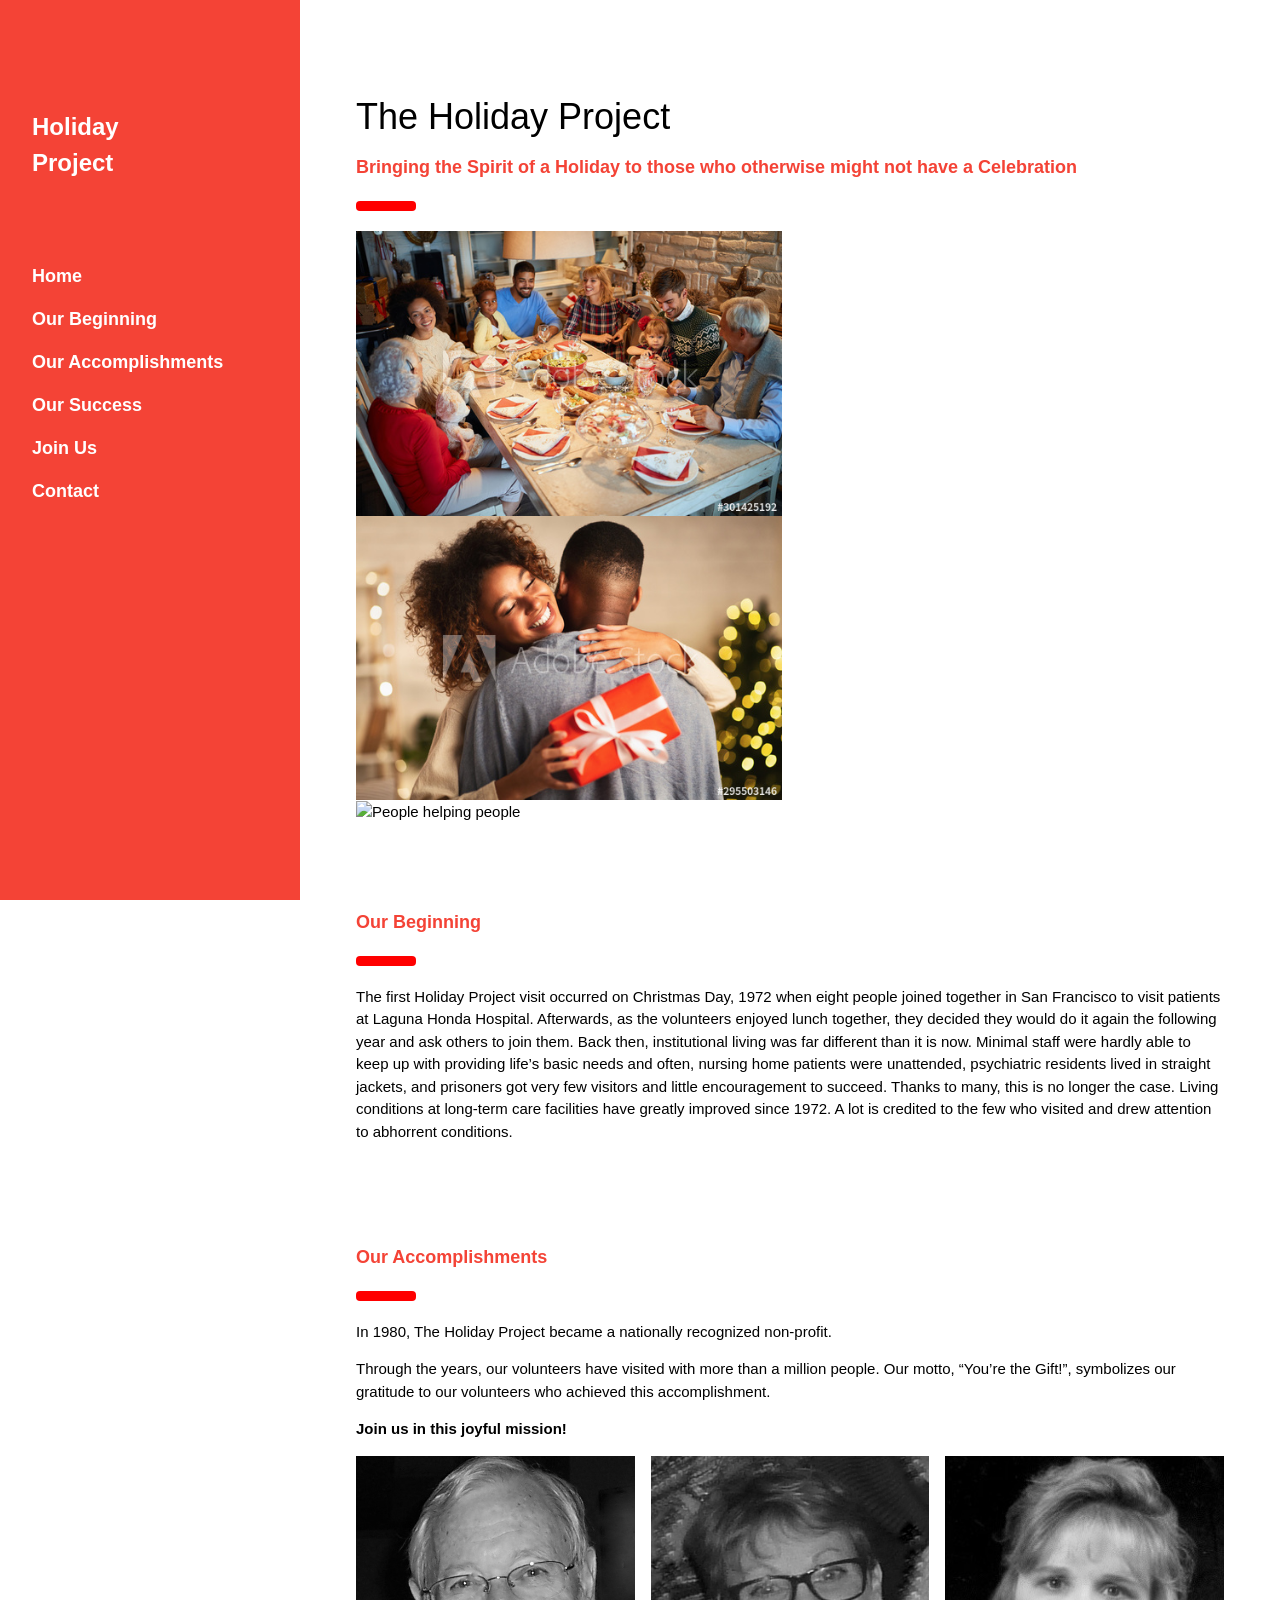
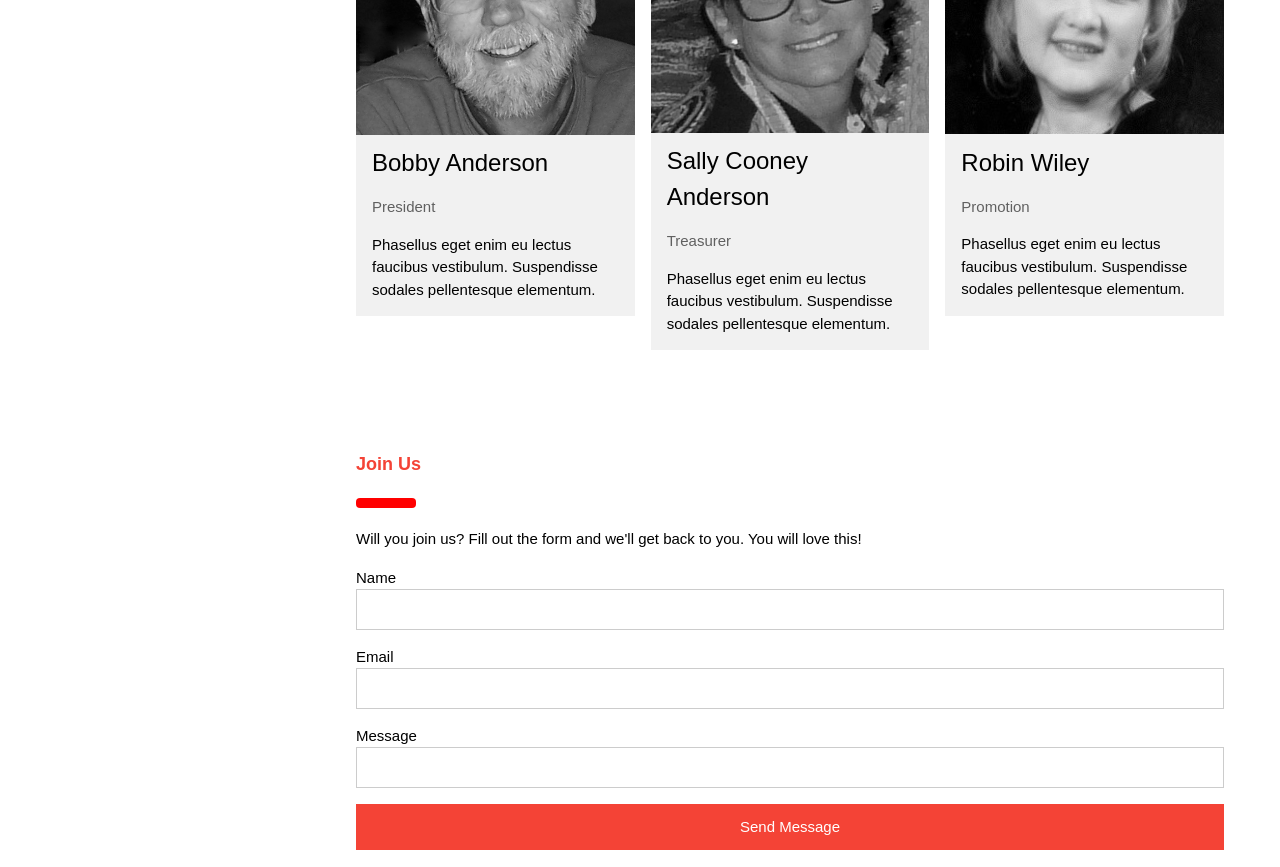
==== Hello-PWA/index.html @ 6fdb0be0 "Update index.html what if some photos are commented for now" ====
<!doctype html>
<html lang="en">
<head>
  <meta charset="utf-8">
  <title>Hello World</title>
  <link rel="manifest" href="manifest.json">
  <link rel="stylesheet" href="css/style.css">
  <link rel="stylesheet" href="https://www.w3schools.com/w3css/4/w3.css">
  <meta name="viewport" content="width=device-width, initial-scale=1.0">
  <meta name="theme-color" content="white"/>
  <link rel="icon" href="favicon.ico" type="image/x-icon" />  
<link rel="apple-touch-icon" href="images/hello-icon-152.png">   
<meta name="theme-color" content="white"/>  
<meta name="apple-mobile-web-app-capable" content="yes">  
<meta name="apple-mobile-web-app-status-bar-style" content="black"> 
<meta name="apple-mobile-web-app-title" content="Hello World"> 
<meta name="msapplication-TileImage" content="images/hello-icon-144.png">  
<meta name="msapplication-TileColor" content="#FFFFFF">
</head>
<body class="fullscreen">

<!-- Sidebar/menu -->
<nav class="w3-sidebar w3-red w3-collapse w3-top w3-large w3-padding" style="z-index:3;width:300px;font-weight:bold;" id="mySidebar"><br>
  <a href="javascript:void(0)" onclick="w3_close()" class="w3-button w3-hide-large w3-display-topleft" style="width:100%;font-size:22px">Close Menu</a>
  <div class="w3-container">
    <h3 class="w3-padding-64"><b>Holiday<br>Project</b></h3>
  </div>
  <div class="w3-bar-block">
    <a href="#" onclick="w3_close()" class="w3-bar-item w3-button w3-hover-white">Home</a> 
    <a href="#showcase" onclick="w3_close()" class="w3-bar-item w3-button w3-hover-white">Our Beginning</a> 
    <a href="#services" onclick="w3_close()" class="w3-bar-item w3-button w3-hover-white">Our Accomplishments</a> 
    <a href="#designers" onclick="w3_close()" class="w3-bar-item w3-button w3-hover-white">Our Success</a> 
    <a href="#packages" onclick="w3_close()" class="w3-bar-item w3-button w3-hover-white">Join Us</a> 
    <a href="#contact" onclick="w3_close()" class="w3-bar-item w3-button w3-hover-white">Contact</a>
  </div>
</nav>

<!-- Top menu on small screens -->
<header class="w3-container w3-top w3-hide-large w3-red w3-xlarge w3-padding">
  <a href="javascript:void(0)" class="w3-button w3-red w3-margin-right" onclick="w3_open()">☰</a>
  <span>Holiday Project</span>
</header>

<!-- Overlay effect when opening sidebar on small screens -->
<div class="w3-overlay w3-hide-large" onclick="w3_close()" style="cursor:pointer" title="close side menu" id="myOverlay"></div>

<!-- !PAGE CONTENT! -->
<div class="w3-main" style="margin-left:340px;margin-right:40px">

  <!-- Header -->
  <div class="w3-container" style="margin-top:80px" id="showcase">
    <h1 class="w3-xxlarge">The Holiday Project</h1>
    <h1 class="w3-large w3-text-red"><b>Bringing the Spirit of a Holiday to those who otherwise might not have a Celebration﻿</b></h1>
    <hr style="width:50px;border:5px solid red" class="w3-round">
  </div>
  
  <!-- Photo grid (modal) -->
  <div class="w3-row-padding">
    <div class="w3-half">
      <img src="/images/Holiday/Holiday1.jpg" style="width:100%" onclick="onClick(this)" alt="The Joy Of The Holiday">
      <img src="/images/Holiday/Present.jpg" style="width:100%" onclick="onClick(this)" alt="Love!">
      <img src="/w3images/diningroom.jpg" style="width:100%" onclick="onClick(this)" alt="People helping people">
    </div>

    <!-- <div class="w3-half">
      <img src="/w3images/atrium.jpg" style="width:100%" onclick="onClick(this)" alt="Joyful gathering">
      <img src="/w3images/bedroom.jpg" style="width:100%" onclick="onClick(this)" alt="Season of Peace">
      <img src="/w3images/livingroom2.jpg" style="width:100%" onclick="onClick(this)" alt="A Great Occasion">
    </div> -->
  </div>

  <!-- Modal for full size images on click-->
  <div id="modal01" class="w3-modal w3-black" style="padding-top:0" onclick="this.style.display='none'">
    <span class="w3-button w3-black w3-xxlarge w3-display-topright">×</span>
    <div class="w3-modal-content w3-animate-zoom w3-center w3-transparent w3-padding-64">
      <img id="img01" class="w3-image">
      <p id="caption"></p>
    </div>
  </div>

  <!-- Services -->
  <div class="w3-container" id="services" style="margin-top:75px">
    <h1 class="w3-large w3-text-red"><b>Our Beginning</b></h1>
    <hr style="width:50px;border:5px solid red" class="w3-round">
    <p>The first Holiday Project visit occurred on Christmas Day, 1972 when eight people joined together in San Francisco to visit patients at Laguna Honda Hospital. Afterwards, as the volunteers enjoyed lunch together, they decided they would do it again the following year and ask others to join them. Back then, institutional living was far different than it is now. Minimal staff were hardly able to keep up with providing life’s basic needs and often, nursing home patients were unattended, psychiatric residents lived in straight jackets, and prisoners got very few visitors and little encouragement to succeed.
      Thanks to many, this is no longer the case. Living conditions at long-term care facilities have greatly improved since 1972. A lot is credited to the few who visited and drew attention to abhorrent conditions. </p>
  </div>
  
  <!-- Designers -->
  <div class="w3-container" id="designers" style="margin-top:75px">
    <h1 class="w3-large w3-text-red"><b>Our Accomplishments</b></h1>
    <hr style="width:50px;border:5px solid red" class="w3-round">
    <p>In 1980, The Holiday Project became a nationally recognized non-profit.</p>
    <p> Through the years, our volunteers have visited with more than a million people. Our motto, “You’re the Gift!”, symbolizes our gratitude to our volunteers who achieved this accomplishment.
    </p>
    <p><b>Join us in this joyful mission!</b></p>
  </div>

  <!-- The Team -->
  <div class="w3-row-padding w3-grayscale">
    <div class="w3-col m4 w3-margin-bottom">
      <div class="w3-light-grey">
        <img src="images/BobbyAnderson.jpg" alt="Bobby" style="width:100%">
        <div class="w3-container">
          <h3>Bobby Anderson</h3>
          <p class="w3-opacity">President</p>
          <p>Phasellus eget enim eu lectus faucibus vestibulum. Suspendisse sodales pellentesque elementum.</p>
        </div>
      </div>
    </div>
    <div class="w3-col m4 w3-margin-bottom">
      <div class="w3-light-grey">
        <img src="images/SallyCooneyAnderson.jpg" alt="Sally" style="width:100%">
        <div class="w3-container">
          <h3>Sally Cooney Anderson</h3>
          <p class="w3-opacity">Treasurer</p>
          <p>Phasellus eget enim eu lectus faucibus vestibulum. Suspendisse sodales pellentesque elementum.</p>
        </div>
      </div>
    </div>
    <div class="w3-col m4 w3-margin-bottom">
      <div class="w3-light-grey">
        <img src="images/RWiley.jpg" alt="Robin" style="width:100%">
        <div class="w3-container">
          <h3>Robin Wiley</h3>
          <p class="w3-opacity">Promotion</p>
          <p>Phasellus eget enim eu lectus faucibus vestibulum. Suspendisse sodales pellentesque elementum.</p>
        </div>
      </div>
    </div>
  </div>

  <!-- Packages / Pricing Tables 
  <div class="w3-container" id="packages" style="margin-top:75px">
    <h1 class="w3-xxxlarge w3-text-red"><b>Packages.</b></h1>
    <hr style="width:50px;border:5px solid red" class="w3-round">
    <p>Some text our prices. Lorem ipsum consectetur adipiscing elit, sed do eiusmod tempor incididunt ut labore et dolore magna aliqua. Ut enim ad minim veniam, quis nostrud exercitation ullamco laboris nisi ut aliquip ex ea commodo consequat. Duis aute irure</p>
  </div>

  <div class="w3-row-padding">
    <div class="w3-half w3-margin-bottom">
      <ul class="w3-ul w3-light-grey w3-center">
        <li class="w3-dark-grey w3-xlarge w3-padding-32">Basic</li>
        <li class="w3-padding-16">Floorplanning</li>
        <li class="w3-padding-16">10 hours support</li>
        <li class="w3-padding-16">Photography</li>
        <li class="w3-padding-16">20% furniture discount</li>
        <li class="w3-padding-16">Good deals</li>
        <li class="w3-padding-16">
          <h2>$ 199</h2>
          <span class="w3-opacity">per room</span>
        </li>
        <li class="w3-light-grey w3-padding-24">
          <button class="w3-button w3-white w3-padding-large w3-hover-black">Sign Up</button>
        </li>
      </ul>
    </div>
        
    <div class="w3-half">
      <ul class="w3-ul w3-light-grey w3-center">
        <li class="w3-red w3-xlarge w3-padding-32">Pro</li>
        <li class="w3-padding-16">Floorplanning</li>
        <li class="w3-padding-16">50 hours support</li>
        <li class="w3-padding-16">Photography</li>
        <li class="w3-padding-16">50% furniture discount</li>
        <li class="w3-padding-16">GREAT deals</li>
        <li class="w3-padding-16">
          <h2>$ 249</h2>
          <span class="w3-opacity">per room</span>
        </li>
        <li class="w3-light-grey w3-padding-24">
          <button class="w3-button w3-red w3-padding-large w3-hover-black">Sign Up</button>
        </li>
      </ul>
    </div>
  </div>
  -->
  <!-- Contact -->
  <div class="w3-container" id="contact" style="margin-top:75px">
    <h1 class="w3-large w3-text-red"><b>Join Us</b></h1>
    <hr style="width:50px;border:5px solid red" class="w3-round">
    <p>Will you join us? Fill out the form and we'll get back to you. You will love this!</p>
    <form action="/action_page.php" target="_blank">
      <div class="w3-section">
        <label>Name</label>
        <input class="w3-input w3-border" type="text" name="Name" required>
      </div>
      <div class="w3-section">
        <label>Email</label>
        <input class="w3-input w3-border" type="text" name="Email" required>
      </div>
      <div class="w3-section">
        <label>Message</label>
        <input class="w3-input w3-border" type="text" name="Message" required>
      </div>
      <button type="submit" class="w3-button w3-block w3-padding-large w3-red w3-margin-bottom">Send Message</button>
    </form>  
  </div>

<!-- End page content -->
</div>

<!-- W3.CSS Container 
<div class="w3-light-grey w3-container w3-padding-32" style="margin-top:75px;padding-right:58px"><p class="w3-right">Powered by <a href="https://www.w3schools.com/w3css/default.asp" title="W3.CSS" target="_blank" class="w3-hover-opacity">w3.css</a></p></div>
-->
<script>
// Script to open and close sidebar
function w3_open() {
  document.getElementById("mySidebar").style.display = "block";
  document.getElementById("myOverlay").style.display = "block";
}
 
function w3_close() {
  document.getElementById("mySidebar").style.display = "none";
  document.getElementById("myOverlay").style.display = "none";
}

// Modal Image Gallery
function onClick(element) {
  document.getElementById("img01").src = element.src;
  document.getElementById("modal01").style.display = "block";
  var captionText = document.getElementById("caption");
  captionText.innerHTML = element.alt;
}
</script>
  <script src="js/main.js"></script>
</body>
</html>
---- Hello-PWA/css/style.css ----
body {
  font-family: sans-serif;
}

/* Make content area fill the entire browser window */
html,
.fullscreen {
  display: flex;
  height: 100%;
  margin: 0;
  padding: 0;
  width: 100%;
}

/* Center the content in the browser window */
.container {
  margin: auto;
  text-align: center;
}

.title {
  font-size: 3rem;
}
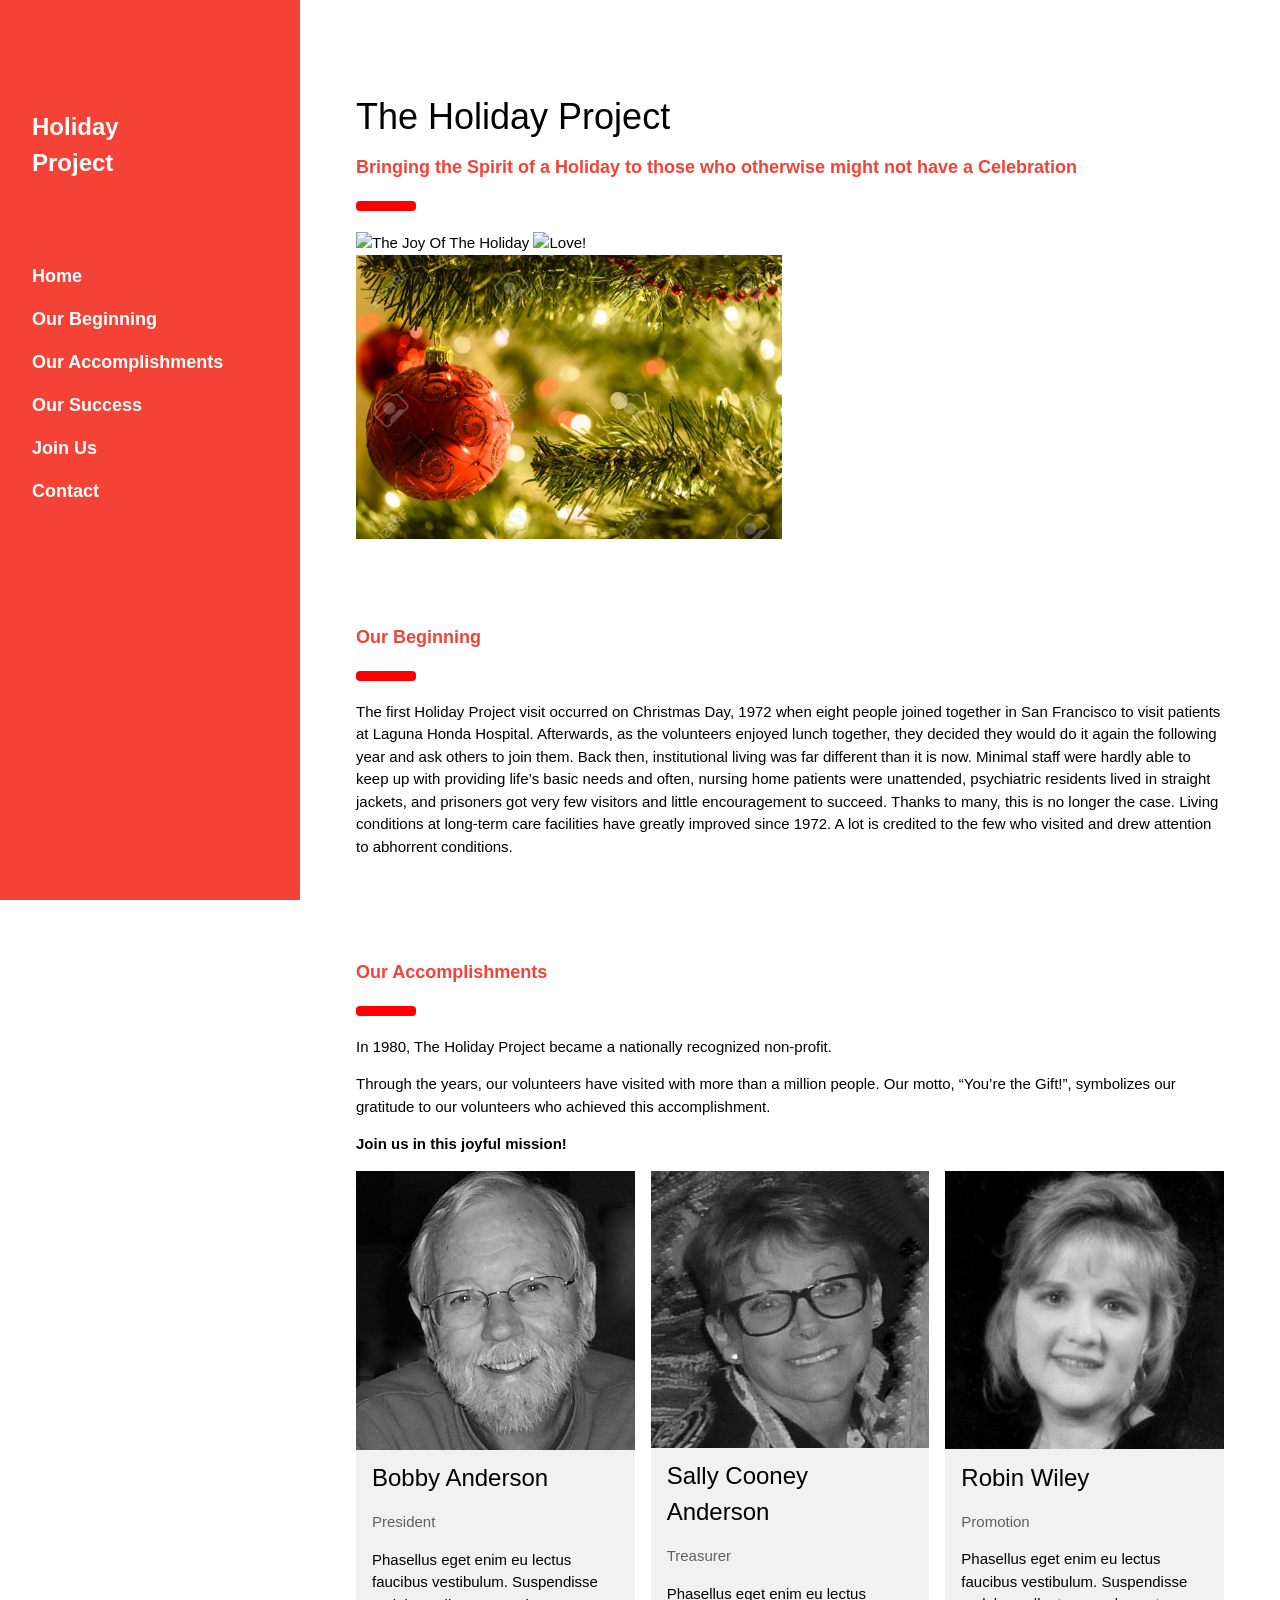
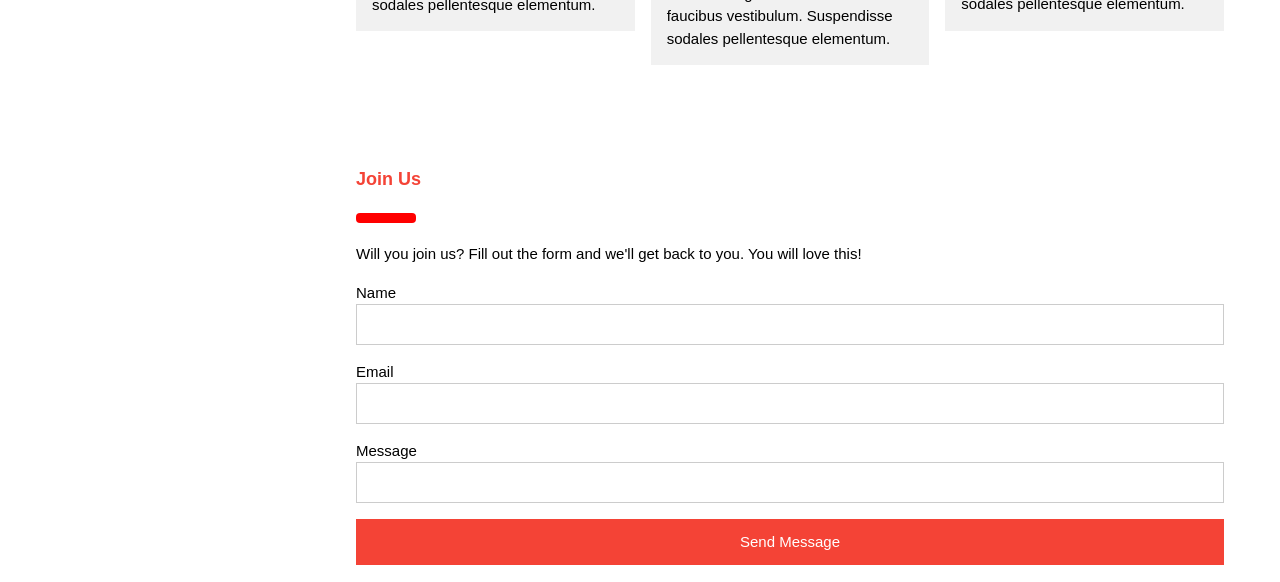
==== commit afd6c374: "added ornament image too big" ====
--- a/Hello-PWA/index.html
+++ b/Hello-PWA/index.html
@@ -58,9 +58,9 @@
   <!-- Photo grid (modal) -->
   <div class="w3-row-padding">
     <div class="w3-half">
-      <img src="/images/Holiday/Holiday1.jpg" style="width:100%" onclick="onClick(this)" alt="The Joy Of The Holiday">
-      <img src="/images/Holiday/Present.jpg" style="width:100%" onclick="onClick(this)" alt="Love!">
-      <img src="/w3images/diningroom.jpg" style="width:100%" onclick="onClick(this)" alt="People helping people">
+      <img src="images/Holiday/Holiday1.jpg" style="width:100%" onclick="onClick(this)" alt="The Joy Of The Holiday">
+      <img src="images/Holiday/Present.jpg" style="width:100%" onclick="onClick(this)" alt="Love!">
+      <img src="images/ornament.jpg" style="width:100%" onclick="onClick(this)" alt="People helping people">
     </div>
 
     <!-- <div class="w3-half">
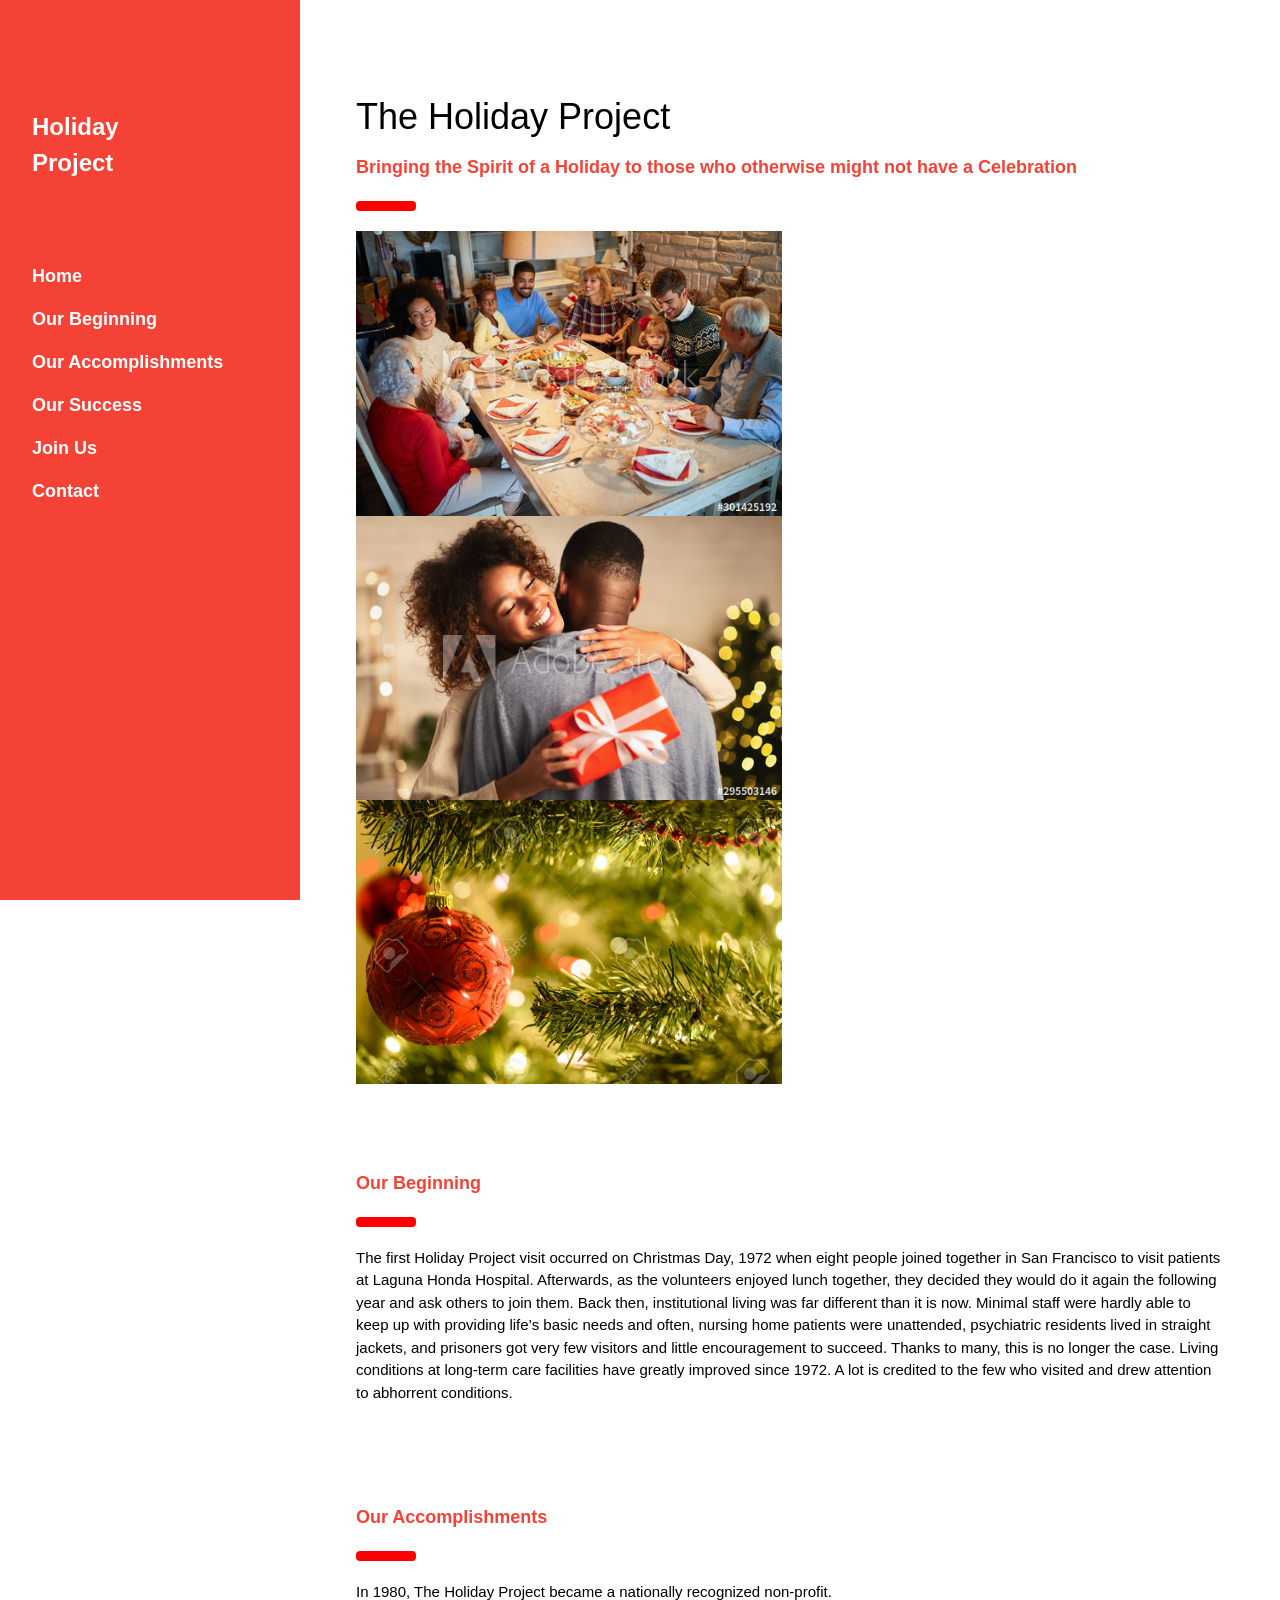
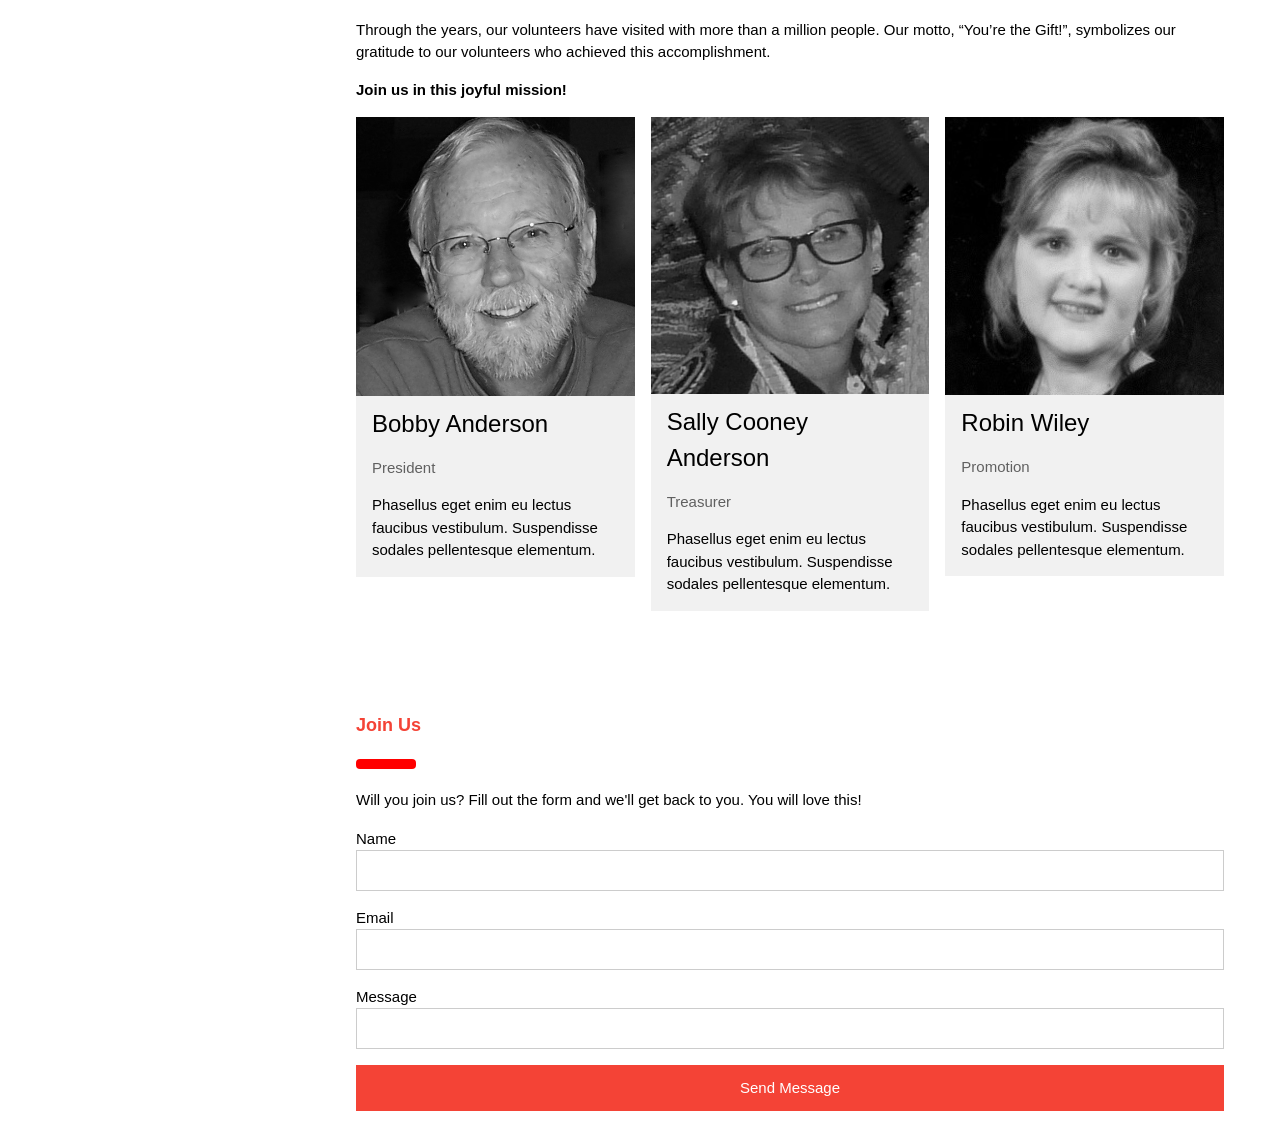
==== commit 3f4eb9e9: "Update index.html" ====
--- a/Hello-PWA/index.html
+++ b/Hello-PWA/index.html
@@ -3,7 +3,7 @@
 <html lang="en">
 <head>
   <meta charset="utf-8">
-  <title>Hello World</title>
+  <title>Holiday Project</title>
   <link rel="manifest" href="manifest.json">
   <link rel="stylesheet" href="css/style.css">
   <link rel="stylesheet" href="https://www.w3schools.com/w3css/4/w3.css">
@@ -58,8 +58,8 @@
   <!-- Photo grid (modal) -->
   <div class="w3-row-padding">
     <div class="w3-half">
-      <img src="images/Holiday/Holiday1.jpg" style="width:100%" onclick="onClick(this)" alt="The Joy Of The Holiday">
-      <img src="images/Holiday/Present.jpg" style="width:100%" onclick="onClick(this)" alt="Love!">
+      <img src="images/Holiday1.jpg" style="width:100%" onclick="onClick(this)" alt="The Joy Of The Holiday">
+      <img src="images/Present.jpg" style="width:100%" onclick="onClick(this)" alt="Love!">
       <img src="images/ornament.jpg" style="width:100%" onclick="onClick(this)" alt="People helping people">
     </div>
 
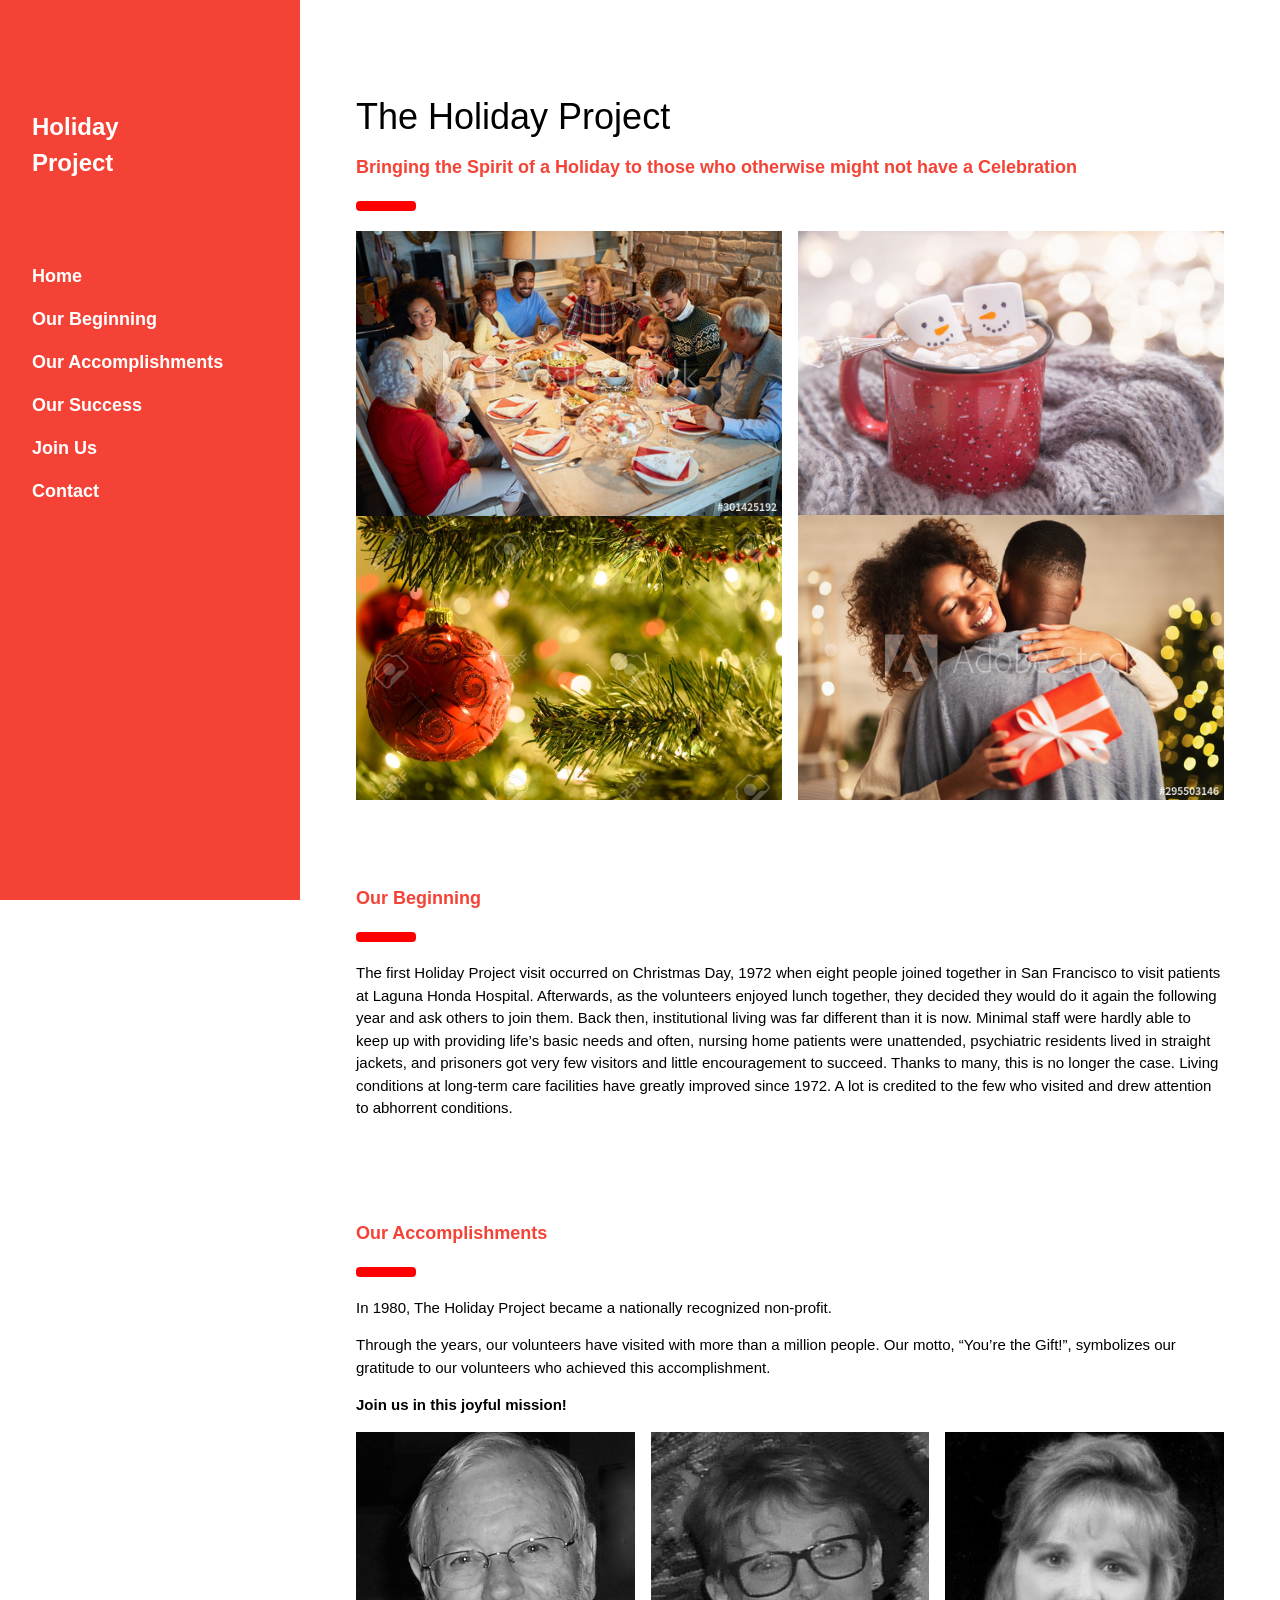
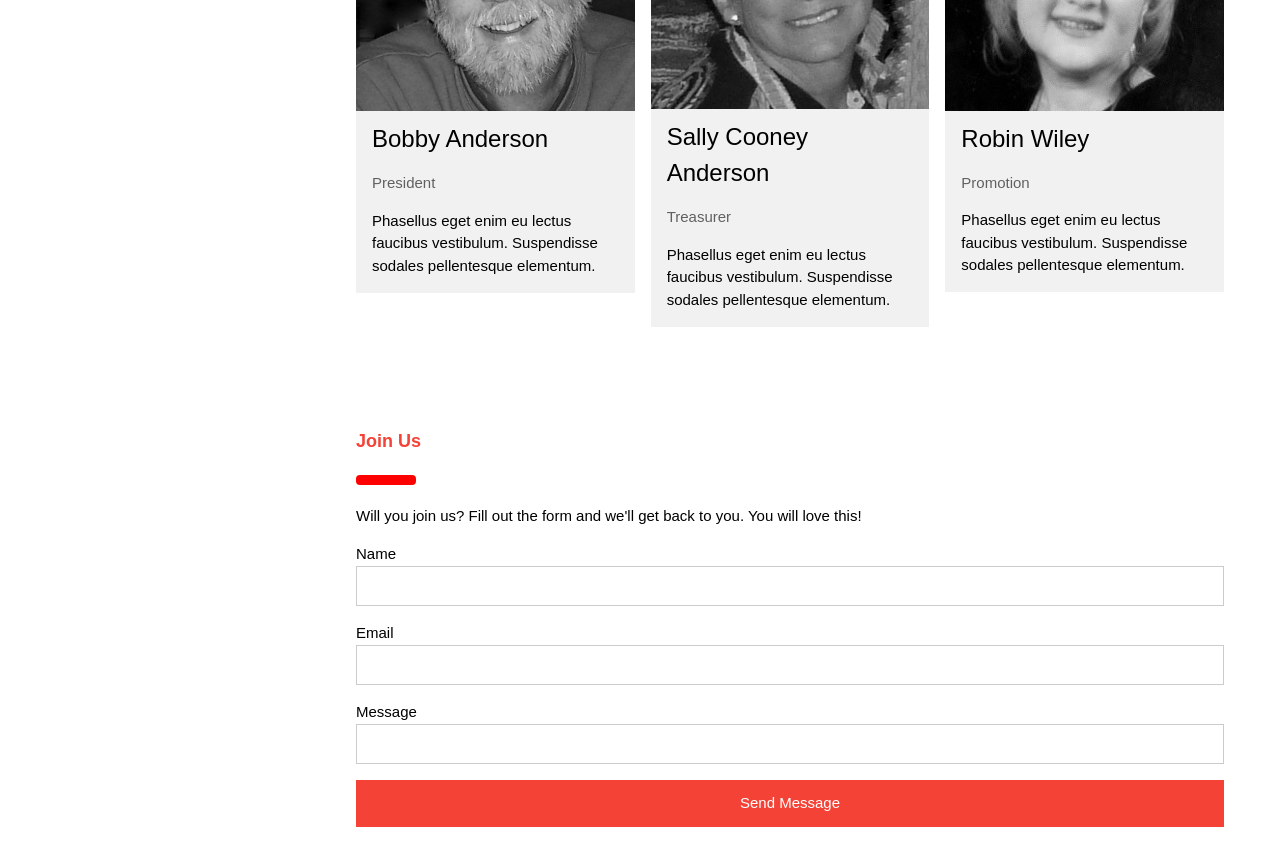
==== commit 6e1bc6d8: "rearranged photos" ====
--- a/Hello-PWA/index.html
+++ b/Hello-PWA/index.html
@@ -59,15 +59,13 @@
   <div class="w3-row-padding">
     <div class="w3-half">
       <img src="images/Holiday1.jpg" style="width:100%" onclick="onClick(this)" alt="The Joy Of The Holiday">
+      <img src="images/ornament.jpg" style="width:100%" onclick="onClick(this)" alt="People helping people">
+    </div>
+
+    <div class="w3-half">
+      <img src="images/hotchocolate.jpg" style="width:100%" onclick="onClick(this)" alt="Joyful gathering">
       <img src="images/Present.jpg" style="width:100%" onclick="onClick(this)" alt="Love!">
-      <img src="images/ornament.jpg" style="width:100%" onclick="onClick(this)" alt="People helping people">
-    </div>
-
-    <!-- <div class="w3-half">
-      <img src="/w3images/atrium.jpg" style="width:100%" onclick="onClick(this)" alt="Joyful gathering">
-      <img src="/w3images/bedroom.jpg" style="width:100%" onclick="onClick(this)" alt="Season of Peace">
-      <img src="/w3images/livingroom2.jpg" style="width:100%" onclick="onClick(this)" alt="A Great Occasion">
-    </div> -->
+    </div>
   </div>
 
   <!-- Modal for full size images on click-->
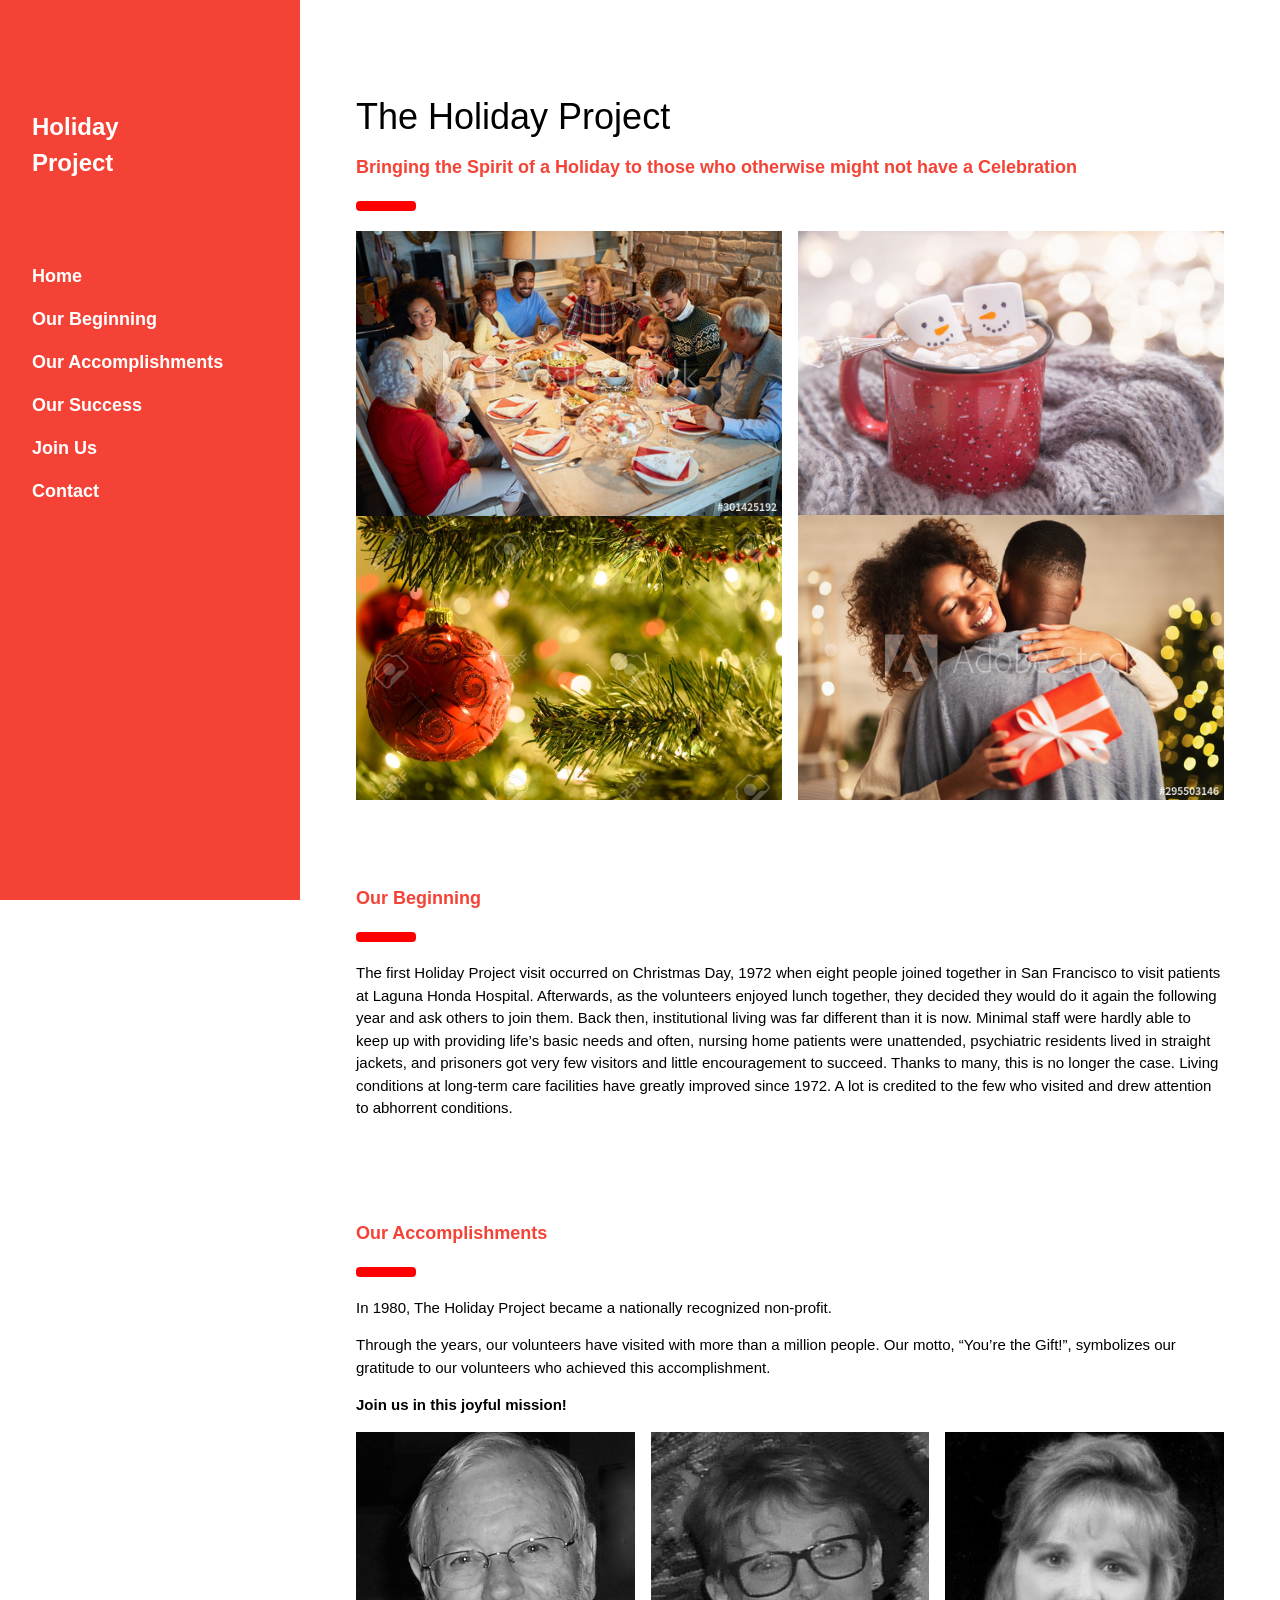
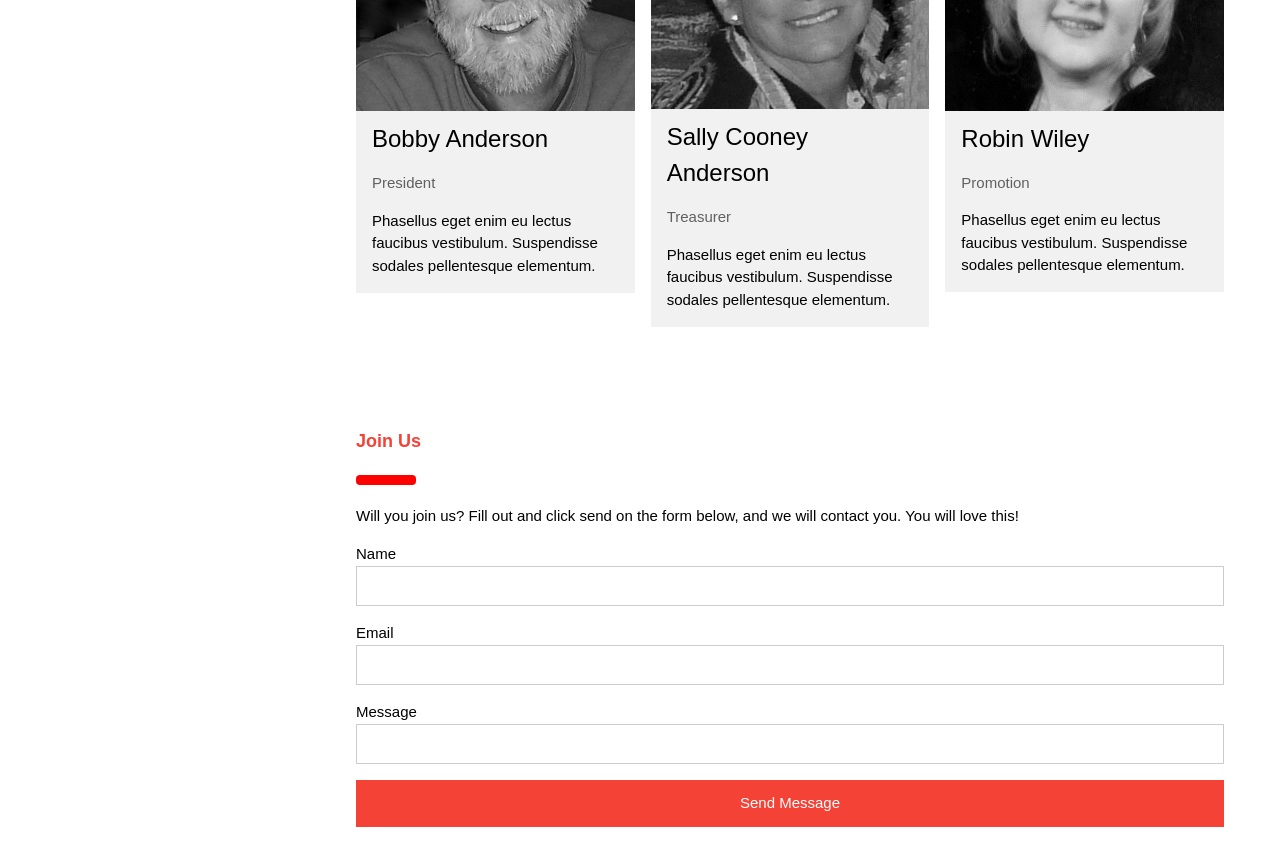
==== commit 756db31d: "Update index.html" ====
--- a/Hello-PWA/index.html
+++ b/Hello-PWA/index.html
@@ -178,7 +178,7 @@
   <div class="w3-container" id="contact" style="margin-top:75px">
     <h1 class="w3-large w3-text-red"><b>Join Us</b></h1>
     <hr style="width:50px;border:5px solid red" class="w3-round">
-    <p>Will you join us? Fill out the form and we'll get back to you. You will love this!</p>
+    <p>Will you join us? Fill out and click send on the form below, and we will contact you. You will love this!</p>
     <form action="/action_page.php" target="_blank">
       <div class="w3-section">
         <label>Name</label>
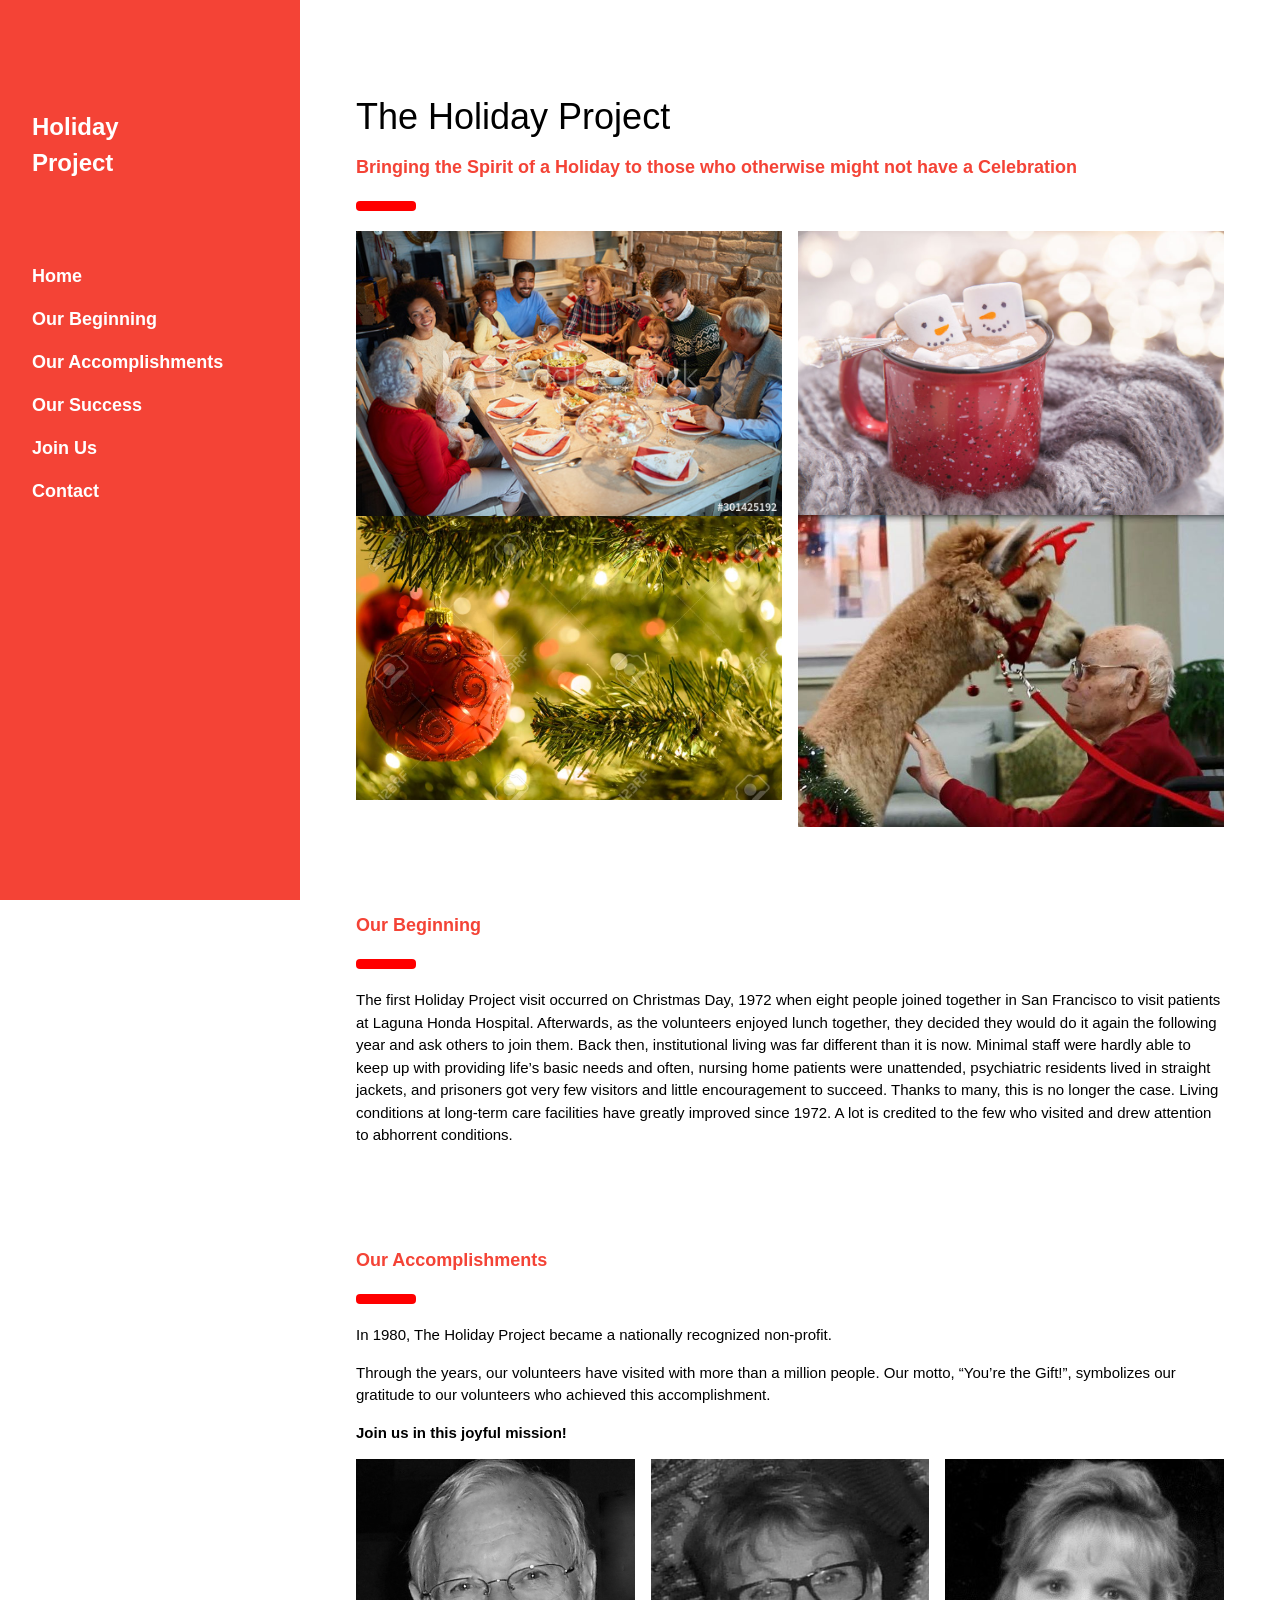
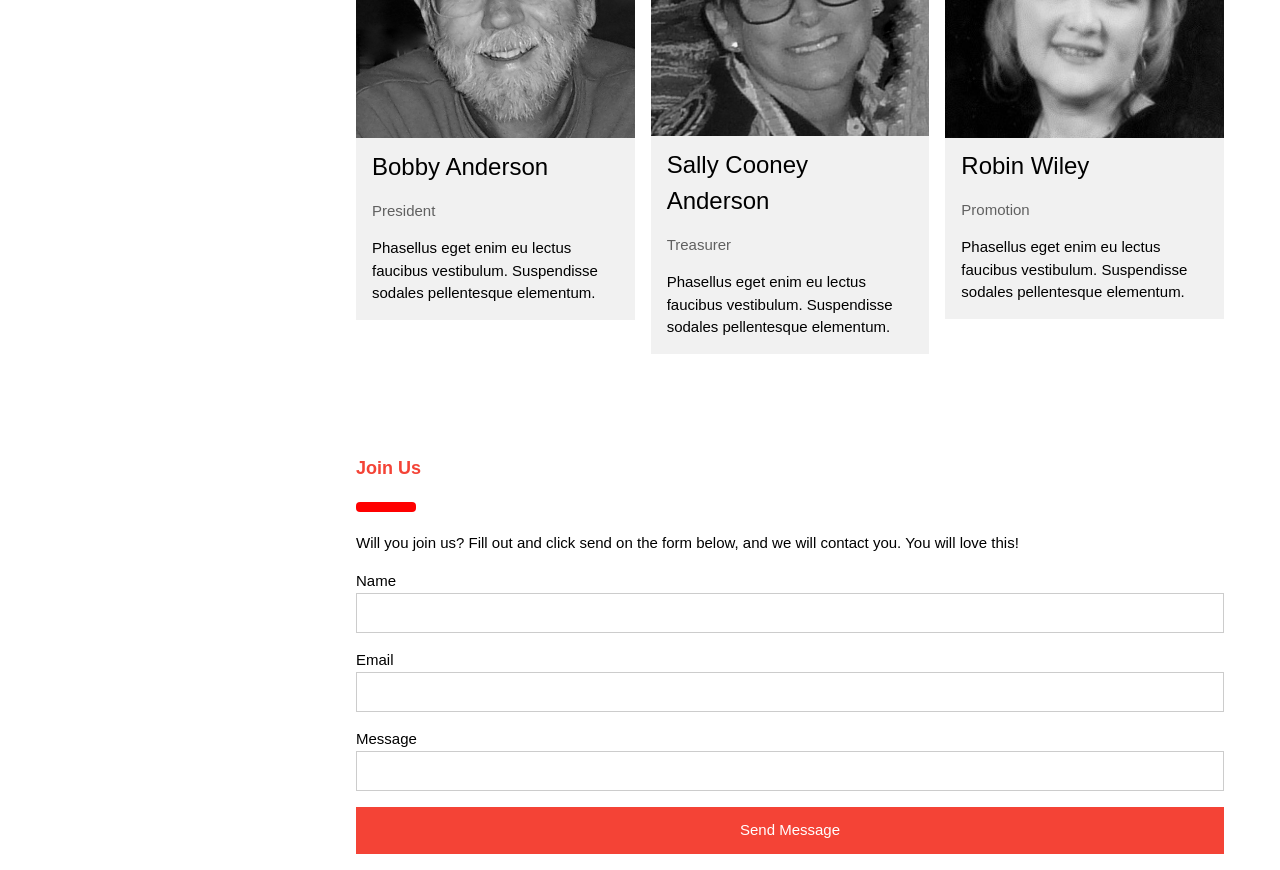
==== commit 8ce52997: "swap photo" ====
--- a/Hello-PWA/index.html
+++ b/Hello-PWA/index.html
@@ -28,8 +28,8 @@
   </div>
   <div class="w3-bar-block">
     <a href="#" onclick="w3_close()" class="w3-bar-item w3-button w3-hover-white">Home</a> 
-    <a href="#showcase" onclick="w3_close()" class="w3-bar-item w3-button w3-hover-white">Our Beginning</a> 
-    <a href="#services" onclick="w3_close()" class="w3-bar-item w3-button w3-hover-white">Our Accomplishments</a> 
+    <a href="#beginning" onclick="w3_close()" class="w3-bar-item w3-button w3-hover-white">Our Beginning</a> 
+    <a href="#accomplishments" onclick="w3_close()" class="w3-bar-item w3-button w3-hover-white">Our Accomplishments</a> 
     <a href="#designers" onclick="w3_close()" class="w3-bar-item w3-button w3-hover-white">Our Success</a> 
     <a href="#packages" onclick="w3_close()" class="w3-bar-item w3-button w3-hover-white">Join Us</a> 
     <a href="#contact" onclick="w3_close()" class="w3-bar-item w3-button w3-hover-white">Contact</a>
@@ -64,7 +64,7 @@
 
     <div class="w3-half">
       <img src="images/hotchocolate.jpg" style="width:100%" onclick="onClick(this)" alt="Joyful gathering">
-      <img src="images/Present.jpg" style="width:100%" onclick="onClick(this)" alt="Love!">
+      <img src="images/alpaca2.jpg" style="width:100%" onclick="onClick(this)" alt="Love!">
     </div>
   </div>
 
@@ -78,7 +78,7 @@
   </div>
 
   <!-- Services -->
-  <div class="w3-container" id="services" style="margin-top:75px">
+  <div class="w3-container" id="beginning" style="margin-top:75px">
     <h1 class="w3-large w3-text-red"><b>Our Beginning</b></h1>
     <hr style="width:50px;border:5px solid red" class="w3-round">
     <p>The first Holiday Project visit occurred on Christmas Day, 1972 when eight people joined together in San Francisco to visit patients at Laguna Honda Hospital. Afterwards, as the volunteers enjoyed lunch together, they decided they would do it again the following year and ask others to join them. Back then, institutional living was far different than it is now. Minimal staff were hardly able to keep up with providing life’s basic needs and often, nursing home patients were unattended, psychiatric residents lived in straight jackets, and prisoners got very few visitors and little encouragement to succeed.
@@ -86,7 +86,7 @@
   </div>
   
   <!-- Designers -->
-  <div class="w3-container" id="designers" style="margin-top:75px">
+  <div class="w3-container" id="accomplishments" style="margin-top:75px">
     <h1 class="w3-large w3-text-red"><b>Our Accomplishments</b></h1>
     <hr style="width:50px;border:5px solid red" class="w3-round">
     <p>In 1980, The Holiday Project became a nationally recognized non-profit.</p>
